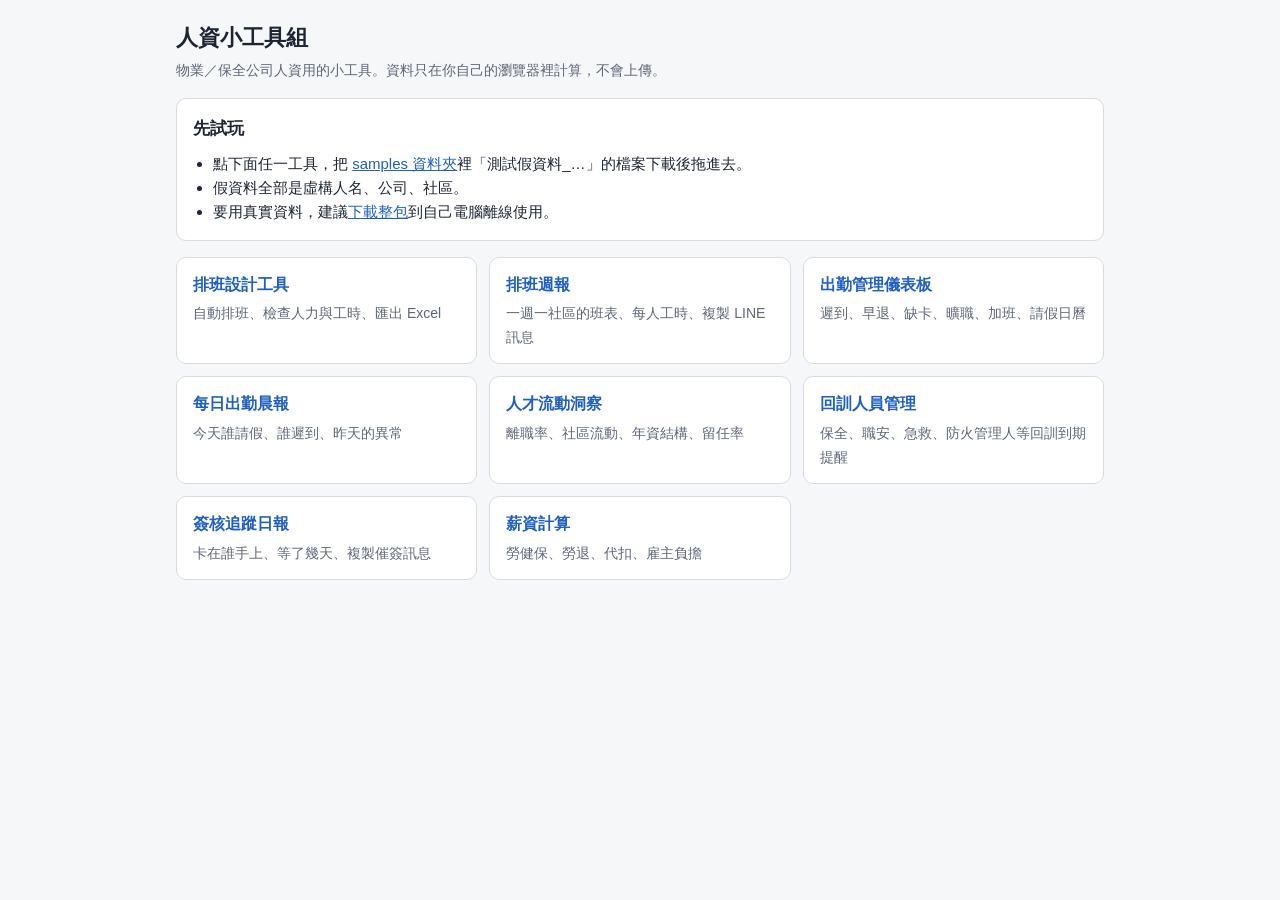
==== index.html @ 254a075a "新增工具首頁 index.html，供 GitHub Pages 使用 Co-Authored-By: Claude Opus 5.5 <noreply@anthropic.com>" ====
<!doctype html>
<html lang="zh-Hant">
<head>
<meta charset="utf-8">
<meta name="viewport" content="width=device-width, initial-scale=1">
<title>人資小工具組</title>
<link rel="stylesheet" href="lib/common.css">
<style>
  .wrap { max-width: 960px; }
  .grid { display: grid; grid-template-columns: repeat(auto-fit, minmax(260px, 1fr)); gap: 12px; }
  a.tool { display: block; text-decoration: none; color: var(--ink); background: var(--card);
    border: 1px solid var(--line); border-radius: 10px; padding: 14px 16px; }
  a.tool:hover { border-color: var(--accent); }
  a.tool b { display: block; font-size: 16px; color: var(--accent); margin-bottom: 4px; }
  a.tool span { color: var(--muted); font-size: 14px; }
  ul { margin: 6px 0 0; padding-left: 20px; }
  a { color: var(--accent); }
</style>
</head>
<body>
<div class="wrap">
  <h1>人資小工具組</h1>
  <p class="sub">物業／保全公司人資用的小工具。資料只在你自己的瀏覽器裡計算，不會上傳。</p>

  <div class="card">
    <h2>先試玩</h2>
    <ul>
      <li>點下面任一工具，把 <a href="https://github.com/bblawyer918/hr-tools/tree/main/samples">samples 資料夾</a>裡「測試假資料_…」的檔案下載後拖進去。</li>
      <li>假資料全部是虛構人名、公司、社區。</li>
      <li>要用真實資料，建議<a href="https://github.com/bblawyer918/hr-tools/archive/refs/heads/main.zip">下載整包</a>到自己電腦離線使用。</li>
    </ul>
  </div>

  <div class="grid">
    <a class="tool" href="schedule/排班設計工具.html"><b>排班設計工具</b><span>自動排班、檢查人力與工時、匯出 Excel</span></a>
    <a class="tool" href="weekly-schedule/排班週報.html"><b>排班週報</b><span>一週一社區的班表、每人工時、複製 LINE 訊息</span></a>
    <a class="tool" href="attendance/出勤管理儀表板.html"><b>出勤管理儀表板</b><span>遲到、早退、缺卡、曠職、加班、請假日曆</span></a>
    <a class="tool" href="morning-report/每日出勤晨報.html"><b>每日出勤晨報</b><span>今天誰請假、誰遲到、昨天的異常</span></a>
    <a class="tool" href="turnover/人才流動洞察.html"><b>人才流動洞察</b><span>離職率、社區流動、年資結構、留任率</span></a>
    <a class="tool" href="training/回訓人員管理.html"><b>回訓人員管理</b><span>保全、職安、急救、防火管理人等回訓到期提醒</span></a>
    <a class="tool" href="approvals/簽核追蹤日報.html"><b>簽核追蹤日報</b><span>卡在誰手上、等了幾天、複製催簽訊息</span></a>
    <a class="tool" href="payroll/薪資計算.html"><b>薪資計算</b><span>勞健保、勞退、代扣、雇主負擔</span></a>
  </div>
</div>
</body>
</html>
---- lib/common.css ----
/* 人資工具共用樣式 */
:root {
  --bg: #f6f7f9; --card: #fff; --ink: #1d2433; --muted: #5d6676; --line: #d7dce3;
  --accent: #1f5fbf; --head: #eef1f5; --warn: #b42318; --warn-soft: #fdecea;
  --amber: #8a5a00; --amber-soft: #fff4dc; --ok: #157347; --ok-soft: #e7f5ec;
  --series-1: #2a78d6; --series-2: #eb6834; --grid: #e6e8ec;
}
* { box-sizing: border-box; }
body { margin: 0; background: var(--bg); color: var(--ink);
  font: 15px/1.6 "PingFang TC", "Microsoft JhengHei", "Noto Sans TC", sans-serif; }
.wrap { max-width: 1240px; margin: 0 auto; padding: 20px 16px 48px; }
h1 { font-size: 22px; margin: 0 0 4px; }
.sub { color: var(--muted); margin: 0 0 16px; font-size: 14px; }
.card { background: var(--card); border: 1px solid var(--line); border-radius: 10px; padding: 16px; margin-bottom: 16px; }
.card h2 { font-size: 17px; margin: 0 0 10px; }
.card h3 { font-size: 15px; margin: 14px 0 6px; }
.drop { border: 2px dashed var(--line); border-radius: 10px; padding: 22px; text-align: center; color: var(--muted); cursor: pointer; }
.drop.over { border-color: var(--accent); background: #eef4fd; }
.row { display: flex; flex-wrap: wrap; gap: 8px; align-items: center; }
.label { color: var(--muted); font-size: 14px; }
select, input, textarea { font: inherit; font-size: 14px; padding: 4px 6px; border: 1px solid var(--line); border-radius: 6px; background: #fff; color: var(--ink); }
input[type=number] { width: 72px; }
.btn { border: 1px solid var(--line); background: #fff; padding: 6px 12px; border-radius: 8px; cursor: pointer; font-size: 14px; color: var(--ink); }
.btn.primary { background: var(--accent); color: #fff; border-color: var(--accent); }
.btn.on { background: var(--accent); color: #fff; border-color: var(--accent); }
.btn.danger { color: var(--warn); border-color: #e4b4ae; }
.stats { display: grid; grid-template-columns: repeat(auto-fit, minmax(150px, 1fr)); gap: 10px; }
.stat { border: 1px solid var(--line); border-radius: 8px; padding: 10px 12px; }
.stat .v { font-size: 22px; font-weight: 700; font-variant-numeric: tabular-nums; }
.stat .k { color: var(--muted); font-size: 13px; }
.stat.alert .v { color: var(--warn); }
.scroll { overflow: auto; }
table { border-collapse: collapse; width: 100%; font-variant-numeric: tabular-nums; }
th, td { border: 1px solid var(--line); padding: 5px 7px; text-align: center; white-space: nowrap; }
th { background: var(--head); font-weight: 600; }
td.l, th.l { text-align: left; white-space: normal; }
td.bad { background: var(--warn-soft); color: var(--warn); font-weight: 700; }
td.mid { background: var(--amber-soft); color: var(--amber); font-weight: 600; }
td.good { color: var(--ok); }
.tag { display: inline-block; padding: 1px 8px; border-radius: 10px; font-size: 13px; margin: 1px 2px; }
.tag.bad { background: var(--warn-soft); color: var(--warn); }
.tag.mid { background: var(--amber-soft); color: var(--amber); }
.tag.ok { background: var(--ok-soft); color: var(--ok); }
.note { color: var(--muted); font-size: 13px; margin-top: 8px; }
.msg { padding: 8px 12px; border-radius: 8px; margin-top: 10px; font-size: 14px; background: #eef4fd; color: #1f4a8a; }
.msg.err { background: var(--warn-soft); color: var(--warn); }
.hidden { display: none !important; }
textarea.out { width: 100%; min-height: 220px; font-size: 14px; line-height: 1.6; }
.tabs { display: flex; gap: 6px; flex-wrap: wrap; margin-bottom: 10px; }
.legend { display: flex; gap: 14px; font-size: 13px; color: var(--muted); align-items: center; }
.legend i { display: inline-block; width: 12px; height: 12px; border-radius: 3px; vertical-align: -1px; margin-right: 4px; }
.tip { position: fixed; pointer-events: none; background: #1d2433; color: #fff; font-size: 13px; padding: 6px 9px; border-radius: 6px; z-index: 10; white-space: nowrap; }
@media print {
  body { background: #fff; }
  .noprint { display: none !important; }
  .card { border: none; padding: 0; }
}
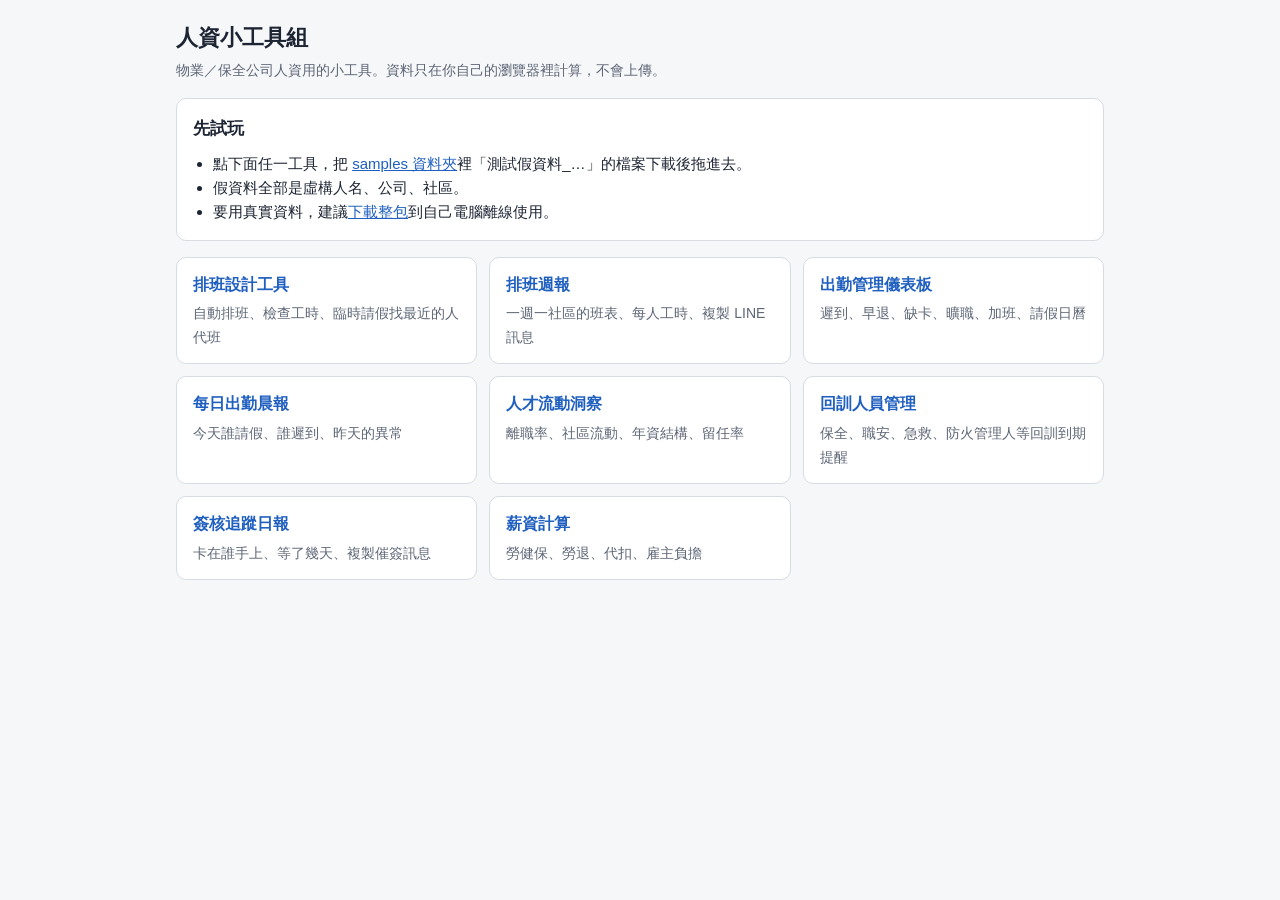
==== commit b6a51314: "排班設計工具：臨時請假依住址距離找人代班 - 人員、社區加住址與座標欄（可貼 Google 地圖座標或網址） - 新增「臨時找人代班」：列出空白、排休、待命的人，依直線距離排序，標出換班間隔、連續上班" ====
--- a/index.html
+++ b/index.html
@@ -32,7 +32,7 @@
   </div>
 
   <div class="grid">
-    <a class="tool" href="schedule/排班設計工具.html"><b>排班設計工具</b><span>自動排班、檢查人力與工時、匯出 Excel</span></a>
+    <a class="tool" href="schedule/排班設計工具.html"><b>排班設計工具</b><span>自動排班、檢查工時、臨時請假找最近的人代班</span></a>
     <a class="tool" href="weekly-schedule/排班週報.html"><b>排班週報</b><span>一週一社區的班表、每人工時、複製 LINE 訊息</span></a>
     <a class="tool" href="attendance/出勤管理儀表板.html"><b>出勤管理儀表板</b><span>遲到、早退、缺卡、曠職、加班、請假日曆</span></a>
     <a class="tool" href="morning-report/每日出勤晨報.html"><b>每日出勤晨報</b><span>今天誰請假、誰遲到、昨天的異常</span></a>
